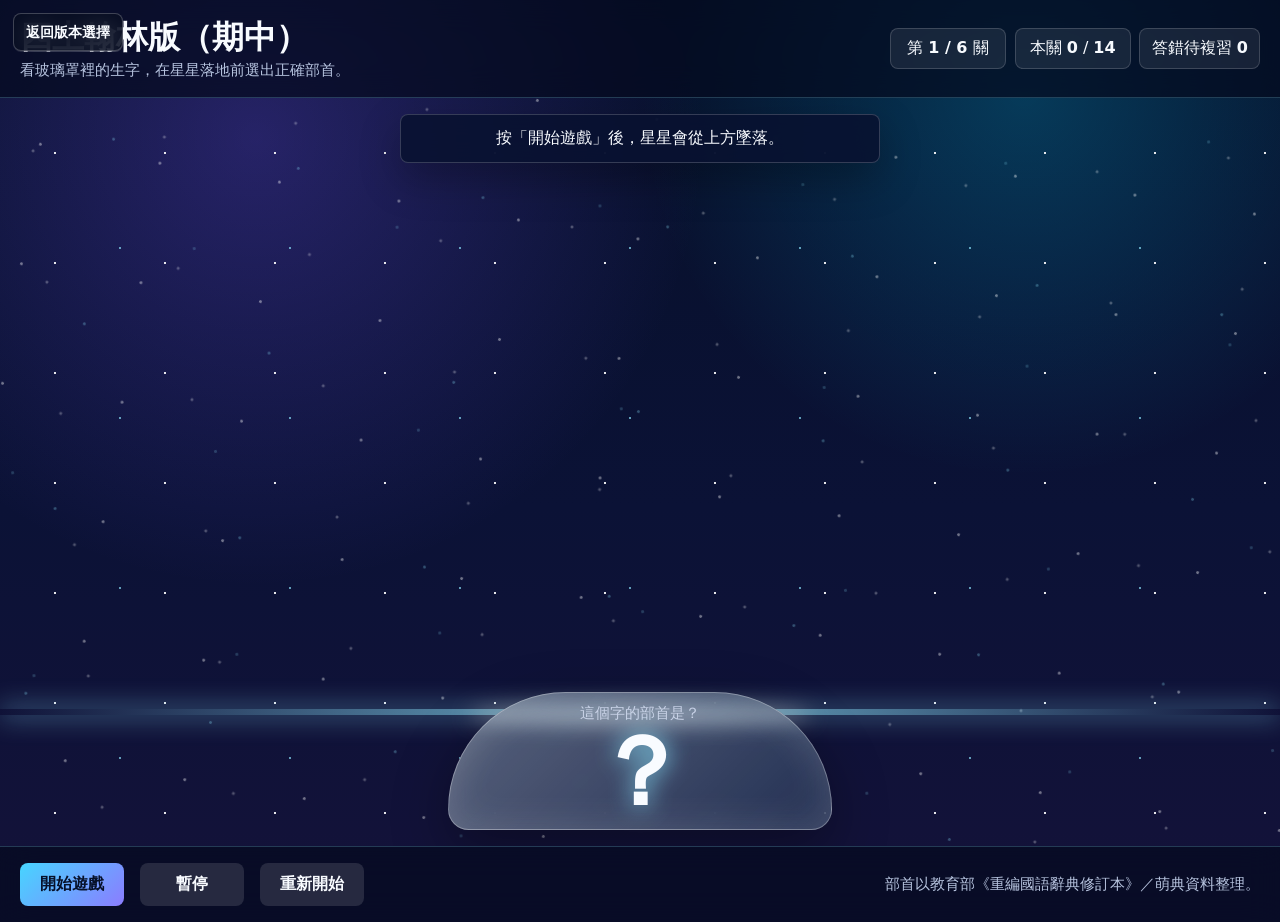
==== versions/grade4-hanlin-midterm/index.html @ 30b910b6 "Initial GitHub Pages release" ====
<!doctype html>
<html lang="zh-Hant">
  <head>
    <meta charset="UTF-8" />
    <meta name="viewport" content="width=device-width, initial-scale=1.0" />
    <title>四上翰林版（期中）</title>
    <link rel="stylesheet" href="styles.css?v=20261024-2" />
  </head>
  <body>
    <a class="home-link" href="../../index.html">返回版本選擇</a>
    <div class="game-shell">
      <header class="topbar">
        <div>
          <h1>四上翰林版（期中）</h1>
          <p>看玻璃罩裡的生字，在星星落地前選出正確部首。</p>
        </div>
        <div class="status-strip">
          <span>第 <b id="levelNow">1</b> 關</span>
          <span>本關 <b id="levelProgress">0</b> / <b id="levelTotal">0</b></span>
          <span>答錯待複習 <b id="missCount">0</b></span>
        </div>
      </header>
      <main class="sky">
        <div class="star-field" aria-hidden="true"></div>
        <section class="play-area" aria-label="部首選擇遊戲">
          <div class="message hidden" id="message"></div>
          <div class="fall-zone" id="fallZone"></div>
          <div class="ground-line"></div>
          <div class="word-dome">
            <div class="dome-glow"></div>
            <div class="target-label">這個字的部首是？</div>
            <div class="target-word" id="targetWord">？</div>
          </div>
        </section>
      </main>
      <footer class="controlbar">
        <button id="startButton" type="button">開始遊戲</button>
        <button id="pauseButton" type="button">暫停</button>
        <button id="restartButton" type="button">重新開始</button>
        <span id="sourceNote"></span>
      </footer>
    </div>
    <div class="level-overlay hidden" id="levelOverlay"><div class="big-like">讚</div></div>
    <div class="final-overlay hidden" id="finalOverlay">
      <div class="like-ring"><span>讚</span><span>讚</span><span>讚</span><span>讚</span><span>讚</span><span>讚</span></div>
      <div class="gold-star">★</div>
      <h2>全部過關</h2>
    </div>
    <script src="app.js?v=20261024-2"></script>
  </body>
</html>
---- versions/grade4-hanlin-midterm/styles.css ----
:root { color-scheme: dark; --ink:#f8fbff; --muted:#b7c4df; --cyan:#8ee8ff; --gold:#ffd85a; --danger:#ff6270; }
* { box-sizing: border-box; } body { margin:0; min-height:100vh; color:var(--ink); font-family:"Microsoft JhengHei","Noto Sans TC",system-ui,sans-serif; background:radial-gradient(circle at 20% 15%,rgba(118,82,255,.28),transparent 28rem),radial-gradient(circle at 80% 10%,rgba(0,209,255,.22),transparent 24rem),linear-gradient(180deg,#061029 0%,#0b1236 55%,#14123a 100%); overflow:hidden; } button { border:0; color:inherit; font:inherit; cursor:pointer; } h1,h2,p { margin:0; }
.home-link { position:fixed; top:.8rem; left:.8rem; z-index:12; padding:.55rem .75rem; border:1px solid rgba(255,255,255,.22); border-radius:8px; background:rgba(5,11,31,.82); color:var(--ink); font-size:.9rem; font-weight:700; text-decoration:none; backdrop-filter:blur(12px); }
.home-link:hover,.home-link:focus-visible { border-color:var(--cyan); outline:none; box-shadow:0 0 18px rgba(142,232,255,.34); }
.topbar { padding-left:10rem; }
.game-shell { display:grid; grid-template-rows:auto 1fr auto; min-height:100vh; }
.topbar,.controlbar { position:relative; z-index:5; display:flex; align-items:center; justify-content:space-between; gap:1rem; padding:1rem 1.25rem; background:rgba(5,11,31,.72); border-bottom:1px solid rgba(142,232,255,.22); backdrop-filter:blur(16px); }
.topbar h1 { font-size:clamp(1.35rem,3vw,2rem); } .topbar p,#sourceNote { color:var(--muted); font-size:.95rem; }
.status-strip { display:flex; flex-wrap:wrap; justify-content:flex-end; gap:.55rem; } .status-strip span { min-width:7.25rem; padding:.55rem .7rem; border:1px solid rgba(255,255,255,.16); border-radius:8px; background:rgba(255,255,255,.08); text-align:center; }
.sky { position:relative; overflow:hidden; } .star-field,.star-field:before,.star-field:after { position:absolute; inset:0; content:""; background-image:radial-gradient(circle,rgba(255,255,255,.9) 0 1px,transparent 1.5px),radial-gradient(circle,rgba(142,232,255,.65) 0 1px,transparent 1.5px); background-position:0 0,35px 65px; background-size:110px 110px,170px 170px; animation:twinkle 4s ease-in-out infinite alternate; }
.star-field:before { opacity:.45; transform:rotate(9deg) scale(1.1); } .star-field:after { opacity:.3; transform:rotate(-6deg) scale(1.2); }
.play-area { position:relative; height:calc(100vh - 9.5rem); min-height:34rem; overflow:hidden; } .fall-zone { position:absolute; inset:0 0 8.5rem; z-index:2; }
.ground-line { position:absolute; right:0; bottom:8.2rem; left:0; z-index:3; height:.35rem; background:linear-gradient(90deg,transparent,rgba(142,232,255,.75),transparent); box-shadow:0 0 26px rgba(142,232,255,.8); }
.word-dome { position:absolute; bottom:1rem; left:50%; z-index:4; display:grid; width:min(24rem,calc(100vw - 2rem)); height:8.6rem; place-items:center; transform:translateX(-50%); border:1px solid rgba(255,255,255,.36); border-radius:8rem 8rem 1.4rem 1.4rem; background:linear-gradient(135deg,rgba(255,255,255,.28),rgba(255,255,255,.05)),rgba(32,55,90,.55); box-shadow:inset 0 0 38px rgba(255,255,255,.16),0 18px 55px rgba(0,0,0,.36); backdrop-filter:blur(10px); }
.dome-glow { position:absolute; inset:.6rem 1.2rem auto; height:1.5rem; border-radius:50%; background:rgba(255,255,255,.35); filter:blur(10px); } .target-label { align-self:end; color:var(--muted); font-size:.95rem; } .target-word { align-self:start; font-size:clamp(3.5rem,11vw,6rem); font-weight:900; line-height:1; text-shadow:0 0 24px rgba(142,232,255,.95); }
.falling-star { position:absolute; top:-6rem; z-index:4; display:grid; place-items:center; aspect-ratio:1; clip-path:polygon(50% 0%,61% 33%,96% 34%,68% 55%,79% 90%,50% 69%,21% 90%,32% 55%,4% 34%,39% 33%); background:radial-gradient(circle at 35% 28%,#fff8bd 0 14%,var(--gold) 15% 48%,#f5a623 72%,#be6d00 100%); color:#271700; font-size:2.05rem; font-weight:900; filter:drop-shadow(0 0 24px rgba(255,216,90,.75)); animation-name:fall; animation-timing-function:linear; animation-fill-mode:forwards; }
.falling-star.small{width:5.3rem}.falling-star.medium{width:6.2rem}.falling-star.large{width:7.2rem}.falling-star.wide{width:6.8rem}.falling-star:hover,.falling-star:focus-visible{outline:3px solid #fff; transform:scale(1.08)} .falling-star.correct{background:radial-gradient(circle at 35% 28%,#fff 0 14%,#80ffb8 15% 52%,#18b875 76%)} .falling-star.wrong{background:radial-gradient(circle at 35% 28%,#fff 0 14%,#ff91a4 15% 52%,#e33b50 76%)}
.answer-reveal { width:13rem!important; animation:none!important; transform:translate(-50%,-50%); transition:all .35s ease; } .fade-away { opacity:0; pointer-events:none; transition:opacity .28s ease; }
.message { position:absolute; top:1rem; left:50%; z-index:7; min-width:min(30rem,calc(100vw - 2rem)); padding:.8rem 1rem; transform:translateX(-50%); border:1px solid rgba(255,255,255,.18); border-radius:8px; background:rgba(8,18,48,.88); text-align:center; box-shadow:0 16px 40px rgba(0,0,0,.28); backdrop-filter:blur(12px); } .message.danger { border-color:rgba(255,98,112,.45); background:rgba(75,12,24,.92); } .hidden { display:none!important; }
.controlbar { border-top:1px solid rgba(142,232,255,.22); border-bottom:0; } .controlbar button { min-width:6.5rem; padding:.7rem .9rem; border-radius:8px; background:linear-gradient(135deg,#47d5ff,#8b7cff); color:#061029; font-weight:800; } .controlbar button:nth-child(2),.controlbar button:nth-child(3){background:rgba(255,255,255,.12);color:var(--ink)} #sourceNote { margin-left:auto; text-align:right; }
.level-overlay,.final-overlay { position:fixed; inset:0; z-index:20; display:grid; place-items:center; background:rgba(3,7,22,.54); backdrop-filter:blur(8px); } .big-like { color:#fff2a6; font-size:clamp(7rem,22vw,18rem); font-weight:1000; text-shadow:0 0 20px rgba(255,216,90,1),0 0 70px rgba(255,125,194,.75); animation:likePop 1.45s ease forwards; }
.like-ring { position:relative; width:min(28rem,78vw); aspect-ratio:1; animation:spinRing 3.8s ease-in-out forwards; } .like-ring span { position:absolute; top:50%; left:50%; display:grid; width:5rem; height:5rem; place-items:center; border-radius:50%; background:rgba(255,255,255,.12); color:#fff2a6; font-size:2.2rem; font-weight:950; box-shadow:0 0 24px rgba(255,216,90,.7); }
.like-ring span:nth-child(1){transform:translate(-50%,-50%) rotate(0deg) translateY(-12rem) rotate(0deg)}.like-ring span:nth-child(2){transform:translate(-50%,-50%) rotate(60deg) translateY(-12rem) rotate(-60deg)}.like-ring span:nth-child(3){transform:translate(-50%,-50%) rotate(120deg) translateY(-12rem) rotate(-120deg)}.like-ring span:nth-child(4){transform:translate(-50%,-50%) rotate(180deg) translateY(-12rem) rotate(-180deg)}.like-ring span:nth-child(5){transform:translate(-50%,-50%) rotate(240deg) translateY(-12rem) rotate(-240deg)}.like-ring span:nth-child(6){transform:translate(-50%,-50%) rotate(300deg) translateY(-12rem) rotate(-300deg)}
.gold-star { position:absolute; z-index:2; color:var(--gold); font-size:clamp(8rem,26vw,20rem); text-shadow:0 0 20px #fff,0 0 50px rgba(255,216,90,1),0 0 100px rgba(255,133,194,.8); animation:starShine 1.15s ease-in-out infinite alternate; } .final-overlay h2 { position:absolute; bottom:12vh; z-index:3; font-size:clamp(2.5rem,7vw,5rem); text-shadow:0 0 28px rgba(142,232,255,.95); }
@keyframes fall{0%{top:-7rem;transform:rotate(-8deg)}100%{top:calc(100% - 2rem);transform:rotate(24deg)}} @keyframes twinkle{from{opacity:.7}to{opacity:1}} @keyframes likePop{0%{opacity:0;transform:scale(.2) rotate(-14deg)}55%{opacity:1;transform:scale(1.14) rotate(4deg)}100%{opacity:0;transform:scale(.88)}} @keyframes spinRing{0%{transform:rotate(0deg) scale(.65);opacity:0}15%{opacity:1}82%{transform:rotate(720deg) scale(1);opacity:1}100%{transform:rotate(720deg) scale(1.06);opacity:.25}} @keyframes starShine{from{transform:scale(.92) rotate(-3deg);filter:brightness(1)}to{transform:scale(1.04) rotate(3deg);filter:brightness(1.35)}}
@media (max-width:760px){body{overflow:auto}.home-link{position:relative;top:auto;left:auto;display:inline-block;margin:.65rem .65rem 0;width:max-content}.topbar{padding-left:1.25rem}.topbar,.controlbar{align-items:stretch;flex-direction:column}.status-strip{justify-content:stretch}.status-strip span{flex:1 1 8rem}.play-area{height:calc(100vh - 15rem);min-height:32rem}.falling-star.small,.falling-star.medium,.falling-star.large,.falling-star.wide{width:4.8rem;font-size:1.75rem}#sourceNote{margin-left:0;text-align:left}}
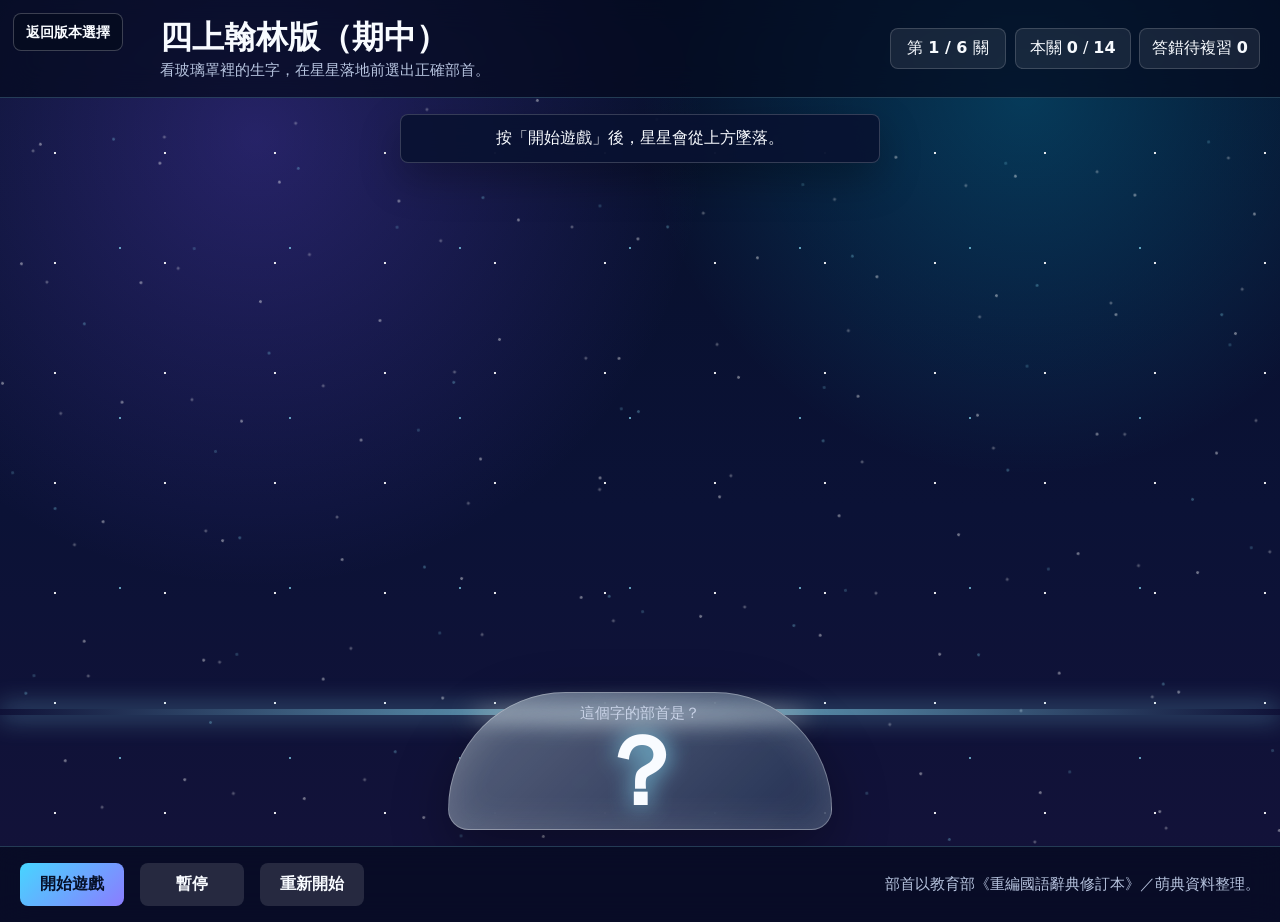
==== commit 469b988a: "Add ground explosion, enlarge stars 20%, fix pause stalls - A star that reaches the ground line now " ====
--- a/versions/grade4-hanlin-midterm/index.html
+++ b/versions/grade4-hanlin-midterm/index.html
@@ -4,7 +4,7 @@
     <meta charset="UTF-8" />
     <meta name="viewport" content="width=device-width, initial-scale=1.0" />
     <title>四上翰林版（期中）</title>
-    <link rel="stylesheet" href="styles.css?v=20261024-2" />
+    <link rel="stylesheet" href="styles.css?v=20261024-3" />
   </head>
   <body>
     <a class="home-link" href="../../index.html">返回版本選擇</a>
@@ -46,6 +46,6 @@
       <div class="gold-star">★</div>
       <h2>全部過關</h2>
     </div>
-    <script src="app.js?v=20261024-2"></script>
+    <script src="app.js?v=20261024-3"></script>
   </body>
 </html>
--- a/versions/grade4-hanlin-midterm/styles.css
+++ b/versions/grade4-hanlin-midterm/styles.css
@@ -1,10 +1,9 @@
 :root { color-scheme: dark; --ink:#f8fbff; --muted:#b7c4df; --cyan:#8ee8ff; --gold:#ffd85a; --danger:#ff6270; }
 * { box-sizing: border-box; } body { margin:0; min-height:100vh; color:var(--ink); font-family:"Microsoft JhengHei","Noto Sans TC",system-ui,sans-serif; background:radial-gradient(circle at 20% 15%,rgba(118,82,255,.28),transparent 28rem),radial-gradient(circle at 80% 10%,rgba(0,209,255,.22),transparent 24rem),linear-gradient(180deg,#061029 0%,#0b1236 55%,#14123a 100%); overflow:hidden; } button { border:0; color:inherit; font:inherit; cursor:pointer; } h1,h2,p { margin:0; }
-.home-link { position:fixed; top:.8rem; left:.8rem; z-index:12; padding:.55rem .75rem; border:1px solid rgba(255,255,255,.22); border-radius:8px; background:rgba(5,11,31,.82); color:var(--ink); font-size:.9rem; font-weight:700; text-decoration:none; backdrop-filter:blur(12px); }
-.home-link:hover,.home-link:focus-visible { border-color:var(--cyan); outline:none; box-shadow:0 0 18px rgba(142,232,255,.34); }
-.topbar { padding-left:10rem; }
 .game-shell { display:grid; grid-template-rows:auto 1fr auto; min-height:100vh; }
 .topbar,.controlbar { position:relative; z-index:5; display:flex; align-items:center; justify-content:space-between; gap:1rem; padding:1rem 1.25rem; background:rgba(5,11,31,.72); border-bottom:1px solid rgba(142,232,255,.22); backdrop-filter:blur(16px); }
+.home-link { position:fixed; top:.8rem; left:.8rem; z-index:12; padding:.55rem .75rem; border:1px solid rgba(255,255,255,.22); border-radius:8px; background:rgba(5,11,31,.82); color:var(--ink); font-size:.9rem; font-weight:700; text-decoration:none; backdrop-filter:blur(12px); }
+.home-link:hover,.home-link:focus-visible { border-color:var(--cyan); outline:none; box-shadow:0 0 18px rgba(142,232,255,.34); } .topbar { padding-left:10rem; }
 .topbar h1 { font-size:clamp(1.35rem,3vw,2rem); } .topbar p,#sourceNote { color:var(--muted); font-size:.95rem; }
 .status-strip { display:flex; flex-wrap:wrap; justify-content:flex-end; gap:.55rem; } .status-strip span { min-width:7.25rem; padding:.55rem .7rem; border:1px solid rgba(255,255,255,.16); border-radius:8px; background:rgba(255,255,255,.08); text-align:center; }
 .sky { position:relative; overflow:hidden; } .star-field,.star-field:before,.star-field:after { position:absolute; inset:0; content:""; background-image:radial-gradient(circle,rgba(255,255,255,.9) 0 1px,transparent 1.5px),radial-gradient(circle,rgba(142,232,255,.65) 0 1px,transparent 1.5px); background-position:0 0,35px 65px; background-size:110px 110px,170px 170px; animation:twinkle 4s ease-in-out infinite alternate; }
@@ -13,14 +12,18 @@
 .ground-line { position:absolute; right:0; bottom:8.2rem; left:0; z-index:3; height:.35rem; background:linear-gradient(90deg,transparent,rgba(142,232,255,.75),transparent); box-shadow:0 0 26px rgba(142,232,255,.8); }
 .word-dome { position:absolute; bottom:1rem; left:50%; z-index:4; display:grid; width:min(24rem,calc(100vw - 2rem)); height:8.6rem; place-items:center; transform:translateX(-50%); border:1px solid rgba(255,255,255,.36); border-radius:8rem 8rem 1.4rem 1.4rem; background:linear-gradient(135deg,rgba(255,255,255,.28),rgba(255,255,255,.05)),rgba(32,55,90,.55); box-shadow:inset 0 0 38px rgba(255,255,255,.16),0 18px 55px rgba(0,0,0,.36); backdrop-filter:blur(10px); }
 .dome-glow { position:absolute; inset:.6rem 1.2rem auto; height:1.5rem; border-radius:50%; background:rgba(255,255,255,.35); filter:blur(10px); } .target-label { align-self:end; color:var(--muted); font-size:.95rem; } .target-word { align-self:start; font-size:clamp(3.5rem,11vw,6rem); font-weight:900; line-height:1; text-shadow:0 0 24px rgba(142,232,255,.95); }
-.falling-star { position:absolute; top:-6rem; z-index:4; display:grid; place-items:center; aspect-ratio:1; clip-path:polygon(50% 0%,61% 33%,96% 34%,68% 55%,79% 90%,50% 69%,21% 90%,32% 55%,4% 34%,39% 33%); background:radial-gradient(circle at 35% 28%,#fff8bd 0 14%,var(--gold) 15% 48%,#f5a623 72%,#be6d00 100%); color:#271700; font-size:2.05rem; font-weight:900; filter:drop-shadow(0 0 24px rgba(255,216,90,.75)); animation-name:fall; animation-timing-function:linear; animation-fill-mode:forwards; }
-.falling-star.small{width:5.3rem}.falling-star.medium{width:6.2rem}.falling-star.large{width:7.2rem}.falling-star.wide{width:6.8rem}.falling-star:hover,.falling-star:focus-visible{outline:3px solid #fff; transform:scale(1.08)} .falling-star.correct{background:radial-gradient(circle at 35% 28%,#fff 0 14%,#80ffb8 15% 52%,#18b875 76%)} .falling-star.wrong{background:radial-gradient(circle at 35% 28%,#fff 0 14%,#ff91a4 15% 52%,#e33b50 76%)}
-.answer-reveal { width:13rem!important; animation:none!important; transform:translate(-50%,-50%); transition:all .35s ease; } .fade-away { opacity:0; pointer-events:none; transition:opacity .28s ease; }
+.falling-star { position:absolute; top:-6rem; z-index:4; display:grid; place-items:center; aspect-ratio:1; clip-path:polygon(50% 0%,61% 33%,96% 34%,68% 55%,79% 90%,50% 69%,21% 90%,32% 55%,4% 34%,39% 33%); background:radial-gradient(circle at 35% 28%,#fff8bd 0 14%,var(--gold) 15% 48%,#f5a623 72%,#be6d00 100%); width:var(--w); margin-left:calc(var(--w) / -2); color:#271700; font-size:2.45rem; font-weight:900; filter:drop-shadow(0 0 24px rgba(255,216,90,.75)); animation-name:fall; animation-timing-function:linear; animation-fill-mode:forwards; }
+.falling-star.small{--w:6.36rem}.falling-star.medium{--w:7.44rem}.falling-star.large{--w:8.64rem}.falling-star.wide{--w:8.16rem}.falling-star:hover,.falling-star:focus-visible{outline:3px solid #fff; transform:scale(1.08)} .falling-star.correct{background:radial-gradient(circle at 35% 28%,#fff 0 14%,#80ffb8 15% 52%,#18b875 76%)} .falling-star.wrong{background:radial-gradient(circle at 35% 28%,#fff 0 14%,#ff91a4 15% 52%,#e33b50 76%)}
+.answer-reveal { width:13rem!important; margin-left:0; animation:none!important; transform:translate(-50%,-50%); transition:all .35s ease; } .fade-away { opacity:0; pointer-events:none; transition:opacity .28s ease; }
+.falling-star.exploded { opacity:0; transition:none; } .explosion { position:absolute; z-index:6; width:0; height:0; pointer-events:none; } .explosion span { position:absolute; top:0; left:0; border-radius:50%; }
+.explosion .blast { width:9rem; height:9rem; margin:-4.5rem 0 0 -4.5rem; background:radial-gradient(circle,#fff 0 12%,#fff3a0 22%,#ffb02e 45%,rgba(255,80,40,.75) 62%,transparent 72%); animation:blast .75s ease-out forwards; } .explosion .shockwave { width:3rem; height:3rem; margin:-1.5rem 0 0 -1.5rem; border:.3rem solid rgba(255,230,140,.9); animation:shockwave .7s ease-out forwards; }
+.explosion .spark { width:.7rem; height:.7rem; margin:-.35rem 0 0 -.35rem; background:#fff2a6; box-shadow:0 0 12px #ffb02e; animation:spark .8s ease-out forwards; } .play-area.shake { animation:shake .45s ease-in-out; }
 .message { position:absolute; top:1rem; left:50%; z-index:7; min-width:min(30rem,calc(100vw - 2rem)); padding:.8rem 1rem; transform:translateX(-50%); border:1px solid rgba(255,255,255,.18); border-radius:8px; background:rgba(8,18,48,.88); text-align:center; box-shadow:0 16px 40px rgba(0,0,0,.28); backdrop-filter:blur(12px); } .message.danger { border-color:rgba(255,98,112,.45); background:rgba(75,12,24,.92); } .hidden { display:none!important; }
 .controlbar { border-top:1px solid rgba(142,232,255,.22); border-bottom:0; } .controlbar button { min-width:6.5rem; padding:.7rem .9rem; border-radius:8px; background:linear-gradient(135deg,#47d5ff,#8b7cff); color:#061029; font-weight:800; } .controlbar button:nth-child(2),.controlbar button:nth-child(3){background:rgba(255,255,255,.12);color:var(--ink)} #sourceNote { margin-left:auto; text-align:right; }
 .level-overlay,.final-overlay { position:fixed; inset:0; z-index:20; display:grid; place-items:center; background:rgba(3,7,22,.54); backdrop-filter:blur(8px); } .big-like { color:#fff2a6; font-size:clamp(7rem,22vw,18rem); font-weight:1000; text-shadow:0 0 20px rgba(255,216,90,1),0 0 70px rgba(255,125,194,.75); animation:likePop 1.45s ease forwards; }
 .like-ring { position:relative; width:min(28rem,78vw); aspect-ratio:1; animation:spinRing 3.8s ease-in-out forwards; } .like-ring span { position:absolute; top:50%; left:50%; display:grid; width:5rem; height:5rem; place-items:center; border-radius:50%; background:rgba(255,255,255,.12); color:#fff2a6; font-size:2.2rem; font-weight:950; box-shadow:0 0 24px rgba(255,216,90,.7); }
 .like-ring span:nth-child(1){transform:translate(-50%,-50%) rotate(0deg) translateY(-12rem) rotate(0deg)}.like-ring span:nth-child(2){transform:translate(-50%,-50%) rotate(60deg) translateY(-12rem) rotate(-60deg)}.like-ring span:nth-child(3){transform:translate(-50%,-50%) rotate(120deg) translateY(-12rem) rotate(-120deg)}.like-ring span:nth-child(4){transform:translate(-50%,-50%) rotate(180deg) translateY(-12rem) rotate(-180deg)}.like-ring span:nth-child(5){transform:translate(-50%,-50%) rotate(240deg) translateY(-12rem) rotate(-240deg)}.like-ring span:nth-child(6){transform:translate(-50%,-50%) rotate(300deg) translateY(-12rem) rotate(-300deg)}
 .gold-star { position:absolute; z-index:2; color:var(--gold); font-size:clamp(8rem,26vw,20rem); text-shadow:0 0 20px #fff,0 0 50px rgba(255,216,90,1),0 0 100px rgba(255,133,194,.8); animation:starShine 1.15s ease-in-out infinite alternate; } .final-overlay h2 { position:absolute; bottom:12vh; z-index:3; font-size:clamp(2.5rem,7vw,5rem); text-shadow:0 0 28px rgba(142,232,255,.95); }
-@keyframes fall{0%{top:-7rem;transform:rotate(-8deg)}100%{top:calc(100% - 2rem);transform:rotate(24deg)}} @keyframes twinkle{from{opacity:.7}to{opacity:1}} @keyframes likePop{0%{opacity:0;transform:scale(.2) rotate(-14deg)}55%{opacity:1;transform:scale(1.14) rotate(4deg)}100%{opacity:0;transform:scale(.88)}} @keyframes spinRing{0%{transform:rotate(0deg) scale(.65);opacity:0}15%{opacity:1}82%{transform:rotate(720deg) scale(1);opacity:1}100%{transform:rotate(720deg) scale(1.06);opacity:.25}} @keyframes starShine{from{transform:scale(.92) rotate(-3deg);filter:brightness(1)}to{transform:scale(1.04) rotate(3deg);filter:brightness(1.35)}}
-@media (max-width:760px){body{overflow:auto}.home-link{position:relative;top:auto;left:auto;display:inline-block;margin:.65rem .65rem 0;width:max-content}.topbar{padding-left:1.25rem}.topbar,.controlbar{align-items:stretch;flex-direction:column}.status-strip{justify-content:stretch}.status-strip span{flex:1 1 8rem}.play-area{height:calc(100vh - 15rem);min-height:32rem}.falling-star.small,.falling-star.medium,.falling-star.large,.falling-star.wide{width:4.8rem;font-size:1.75rem}#sourceNote{margin-left:0;text-align:left}}
+@keyframes fall{0%{top:calc(var(--w) * -1);transform:rotate(-8deg)}100%{top:calc(100% - var(--w));transform:rotate(24deg)}} @keyframes blast{0%{transform:scale(.15);opacity:1}60%{opacity:.95}100%{transform:scale(1.5);opacity:0}} @keyframes shockwave{0%{transform:scale(.3);opacity:1}100%{transform:scale(5);opacity:0}} @keyframes spark{0%{transform:rotate(var(--angle)) translateY(0) scale(1);opacity:1}100%{transform:rotate(var(--angle)) translateY(-7rem) scale(.3);opacity:0}} @keyframes shake{0%,100%{transform:translate(0,0)}20%{transform:translate(-8px,4px)}40%{transform:translate(7px,-5px)}60%{transform:translate(-5px,3px)}80%{transform:translate(4px,-2px)}} @keyframes twinkle{from{opacity:.7}to{opacity:1}} @keyframes likePop{0%{opacity:0;transform:scale(.2) rotate(-14deg)}55%{opacity:1;transform:scale(1.14) rotate(4deg)}100%{opacity:0;transform:scale(.88)}} @keyframes spinRing{0%{transform:rotate(0deg) scale(.65);opacity:0}15%{opacity:1}82%{transform:rotate(720deg) scale(1);opacity:1}100%{transform:rotate(720deg) scale(1.06);opacity:.25}} @keyframes starShine{from{transform:scale(.92) rotate(-3deg);filter:brightness(1)}to{transform:scale(1.04) rotate(3deg);filter:brightness(1.35)}}
+@media (max-width:760px){body{overflow:auto}.home-link{position:relative;top:auto;left:auto;display:inline-block;margin:.65rem .65rem 0;width:max-content}.topbar{padding-left:1.25rem}.topbar,.controlbar{align-items:stretch;flex-direction:column}.status-strip{justify-content:stretch}.status-strip span{flex:1 1 8rem}.play-area{height:calc(100vh - 15rem);min-height:32rem}.falling-star.small,.falling-star.medium,.falling-star.large,.falling-star.wide{--w:min(5.76rem,24vw);font-size:2.1rem}#sourceNote{margin-left:0;text-align:left}}
+@media (prefers-reduced-motion:reduce){.play-area.shake{animation:none}}
